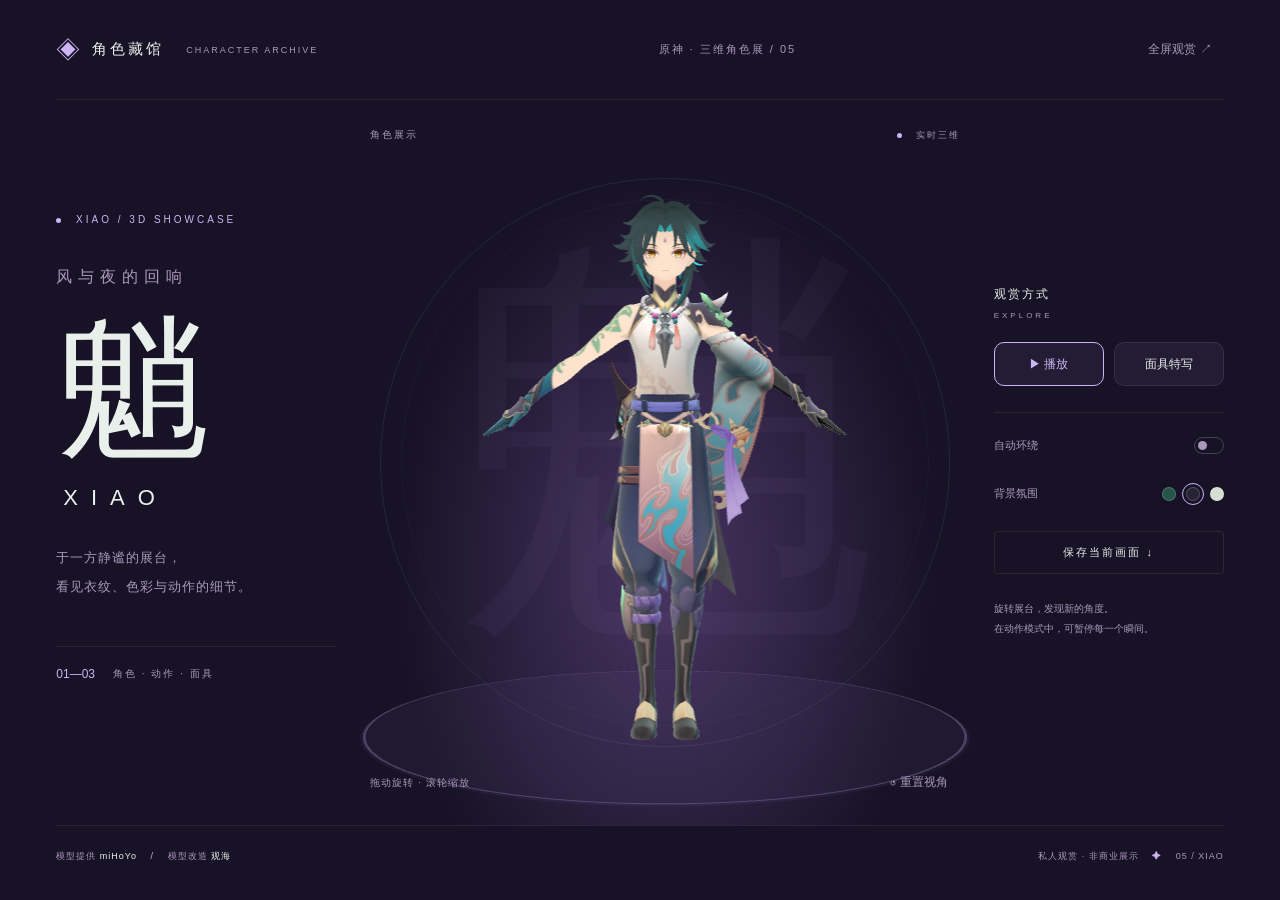
==== show-xiao.html @ 9aec0df0 "Add mobile-first Xiao showcase with lazy-loaded assets" ====
<!doctype html>
<html lang="zh-CN"><head><meta charset="utf-8"><meta name="viewport" content="width=device-width,initial-scale=1,viewport-fit=cover"><meta name="theme-color" content="#171226"><script>if(location.protocol==="file:")location.replace("./魈-离线完整版.html");</script><title>魈 · 风与夜的回响</title><link rel="stylesheet" href="./web/style.css"></head>
<body data-theme="night" data-mode="static"><main><header><a class="brand" href="#">◈ <span>角色藏馆</span><small>CHARACTER ARCHIVE</small></a><span class="edition">原神 · 三维角色展 / 05</span><button id="fullscreen" class="quiet">全屏观赏 ↗</button></header>
<section class="exhibit"><div class="intro"><div class="eyebrow"><i></i> XIAO / 3D SHOWCASE</div><p class="subtitle">风与夜的回响</p><h1>魈<span>XIAO</span></h1><p class="description">于一方静谧的展台，<br>看见衣纹、色彩与动作的细节。</p><div class="chapter"><b>01—03</b><span>角色 · 动作 · 面具</span></div></div>
<div class="stage" id="stage"><div class="halo"></div><span class="watermark" aria-hidden="true">魈</span><canvas id="canvas" aria-label="可旋转和缩放的魈三维模型"></canvas><div id="loading" role="status"><span class="spinner"></span><b>正在唤醒展台</b><span id="progress">载入模型与贴图…</span></div><div class="stage-top"><span id="view-label">角色展示</span><div class="stage-status"><span class="live"><i></i> 实时三维</span><button id="music-toggle" class="music-switch" aria-label="关闭舞蹈音乐" aria-pressed="true" title="原创配乐《风影舞曲·卡点版》" hidden>♪ 音乐开</button></div></div><div class="stage-bottom"><span><span class="desktop-hint">拖动旋转 · 滚轮缩放</span><span class="touch-hint">单指旋转 · 双指缩放</span></span><button id="reset" class="quiet">↺ 重置视角</button></div></div>
<aside><div class="panel-title">观赏方式 <span>EXPLORE</span></div><section class="playbar" id="playbar" aria-label="角色播放与特写"><div class="action-row"><button id="play" aria-label="播放舞蹈">▶ 播放</button><button id="mask" aria-label="面具特写" aria-pressed="false">面具特写</button></div><div class="timeline" id="timeline" hidden><span id="time">00:00</span><input id="seek" type="range" min="0" max="100" value="0" step="0.1" aria-label="舞蹈进度"><span id="duration">00:00</span><select id="speed" aria-label="播放速度"><option value="0.5">0.5 倍速</option><option value="1" selected>1 倍速</option><option value="1.5">1.5 倍速</option></select></div></section><details class="display-options" open><summary>展示设置 <span>背景 · 环绕 · 保存画面</span></summary><div class="settings"><label class="setting">自动环绕<button id="rotate" class="toggle" aria-pressed="false" aria-label="自动环绕"></button></label><label class="setting">背景氛围<span class="swatches"><button data-bg="jade" class="swatch jade" aria-label="青玉背景" aria-pressed="false"></button><button data-bg="night" class="swatch night selected" aria-label="紫色背景" aria-pressed="true"></button><button data-bg="paper" class="swatch paper" aria-label="浅色背景" aria-pressed="false"></button></span></label><button id="capture" class="capture">保存当前画面 ↓</button></div></details><p class="side-note">旋转展台，发现新的角度。<br>在动作模式中，可暂停每一个瞬间。</p></aside></section>

<footer><p>模型提供 <b>miHoYo</b><span> / </span>模型改造 <b>观海</b></p><p>私人观赏 · 非商业展示 <span>✦</span> 05 / XIAO</p></footer></main><audio id="dance-music" src="./web/assets/风影舞曲.wav" preload="none" loop></audio><script type="module" src="./web/app.js"></script></body></html>
---- web/style.css ----
:root{--bg:#0b171b;--panel:#112329;--line:#ffffff15;--text:#e9efeb;--muted:#839b99;--accent:#9ce4ce;--glow:#255f5655}*{box-sizing:border-box}body{margin:0;background:var(--bg);color:var(--text);font-family:"Microsoft YaHei","Segoe UI",sans-serif;transition:background .5s,color .5s}button,a,input,select{-webkit-tap-highlight-color:transparent}button,select{font:inherit;color:inherit}button{cursor:pointer}button:focus-visible,a:focus-visible,select:focus-visible,input:focus-visible{outline:2px solid var(--accent);outline-offset:5px}main{max-width:1700px;margin:auto;padding:0 4.4vw}header{height:100px;display:flex;align-items:center;justify-content:space-between;border-bottom:1px solid var(--line)}.brand{display:flex;align-items:center;gap:12px;color:var(--accent);text-decoration:none;font-size:24px}.brand span{font-size:15px;letter-spacing:3px;color:var(--text)}.brand small{font-size:9px;letter-spacing:2px;margin-left:10px;color:var(--muted)}.edition{font-size:11px;color:var(--muted);letter-spacing:2px}.quiet{background:none;border:0;font-size:12px;color:var(--muted);padding:12px}.quiet:hover{color:var(--accent)}.exhibit{display:grid;grid-template-columns:24% 1fr 230px;min-height:650px;height:calc(100vh - 175px);max-height:1000px;gap:12px;align-items:center}.intro{z-index:1;padding-bottom:30px}.eyebrow{color:var(--accent);font-size:10px;letter-spacing:3px;white-space:nowrap}.eyebrow i,.live i{display:inline-block;background:var(--accent);width:5px;height:5px;border-radius:50%;margin-right:9px}.subtitle{font-size:16px;letter-spacing:6px;margin-top:42px;color:var(--muted)}h1{font-family:"KaiTi","STKaiti",serif;font-weight:400;font-size:clamp(100px,12vw,170px);line-height:1;margin:26px 0 35px}h1 span{display:block;font-family:"Segoe UI",sans-serif;font-size:22px;font-weight:300;letter-spacing:13px;margin:20px 0 0 7px}.description{line-height:2.2;color:var(--muted);font-size:13px;letter-spacing:1px}.chapter{border-top:1px solid var(--line);margin-top:45px;padding-top:20px;display:flex;gap:18px;align-items:center}.chapter b{font-size:12px;color:var(--accent);font-weight:400}.chapter span{font-size:10px;color:var(--muted);letter-spacing:2px}.stage{height:100%;min-width:0;position:relative;overflow:hidden;background:radial-gradient(ellipse at 50% 65%,var(--glow),transparent 60%)}canvas{position:relative;width:100%;height:100%;display:block;z-index:2;touch-action:none}.halo{position:absolute;border:1px solid #9ce4ce18;border-radius:50%;width:90%;aspect-ratio:1;top:50%;left:50%;transform:translate(-50%,-50%)}.halo:before{content:"";position:absolute;inset:20px;border:1px solid #9ce4ce09;border-radius:50%}.watermark{position:absolute;top:48%;left:50%;transform:translate(-50%,-50%);font-family:"KaiTi",serif;font-size:430px;color:var(--accent);opacity:.035}.stage-top,.stage-bottom{position:absolute;left:22px;right:22px;display:flex;justify-content:space-between;align-items:center;z-index:3;color:var(--muted);font-size:10px;letter-spacing:2px}.stage-top{top:28px}.stage-bottom{bottom:22px;letter-spacing:1px}.live{font-size:9px}.panel-title{font-size:12px;letter-spacing:2px;margin-bottom:22px}.panel-title span{font-size:8px;color:var(--muted);display:block;letter-spacing:3px;margin-top:8px}.mode{display:flex;align-items:center;width:100%;background:none;border:1px solid var(--line);text-align:left;padding:19px 15px;margin-bottom:10px;gap:14px;border-radius:3px}.mode.active{background:#9ce4ce0c;border-color:#9ce4ce55}.mode em{font-style:normal;font-size:10px;color:var(--muted)}.mode span{font-size:13px}.mode small{display:block;font-size:9px;color:var(--muted);margin-top:8px;letter-spacing:1px}.mode b{font-size:15px;margin-left:auto;color:var(--accent);font-weight:400}.settings{border-top:1px solid var(--line);margin-top:26px;padding-top:8px}.setting{display:flex;align-items:center;justify-content:space-between;font-size:11px;padding:16px 0;color:var(--muted)}.toggle{width:30px;height:17px;border:1px solid #839b9960;border-radius:20px;background:none;position:relative}.toggle:before{content:"";height:9px;width:9px;background:var(--muted);border-radius:50%;position:absolute;left:3px;top:3px}.toggle[aria-pressed=true]{background:var(--accent)}.toggle[aria-pressed=true]:before{left:16px;background:var(--bg)}.swatches{display:flex;gap:10px}.swatch{width:14px;height:14px;border-radius:50%;border:1px solid #ffffff30}.jade{background:#255448}.night{background:#262335}.paper{background:#d6ded3}.swatch.selected{outline:1px solid var(--accent);outline-offset:3px}.capture{width:100%;background:none;border:1px solid var(--line);font-size:11px;letter-spacing:2px;padding:13px;margin-top:14px;border-radius:3px}.capture:hover{border-color:var(--accent);color:var(--accent)}.side-note{font-size:10px;line-height:2;color:var(--muted);margin:25px 0 0}footer{border-top:1px solid var(--line);display:flex;justify-content:space-between;color:var(--muted);font-size:9px;letter-spacing:1px;padding:15px 0}footer b{font-weight:400;color:var(--text)}footer span{margin:0 10px;color:var(--accent)}#loading{position:absolute;inset:0;display:flex;flex-direction:column;justify-content:center;align-items:center;gap:16px;background:var(--bg);z-index:5;font-size:12px}#loading[hidden],.playbar[hidden]{display:none}.spinner{width:28px;height:28px;border:1px solid var(--line);border-top-color:var(--accent);border-radius:50%;animation:spin 1s linear infinite}@keyframes spin{to{transform:rotate(360deg)}}#progress{font-size:10px;color:var(--muted)}.playbar{display:flex;align-items:center;gap:18px;max-width:640px;margin:-20px auto 22px;position:relative;z-index:6;background:var(--panel);border:1px solid var(--line);padding:14px 20px;border-radius:4px;font-size:10px}.playbar button,.playbar select{background:none;border:1px solid var(--line);border-radius:3px;padding:5px 9px}.playbar select option{color:#152520}.playbar input{flex:1;min-width:0;accent-color:var(--accent)}body[data-theme=night]{--bg:#171226;--panel:#241c34;--glow:#75539988;--accent:#ccb5f4;--muted:#aa98bb}body[data-theme=paper]{--bg:#e4e8e0;--panel:#f1f3ed;--text:#203b34;--muted:#647a70;--line:#203b3420;--accent:#286655;--glow:#9ab4a255}@media(max-width:1000px){main{padding:0 25px}.brand small{display:none}.exhibit{grid-template-columns:170px 1fr 190px;min-height:570px}.mode{padding:16px 10px}.eyebrow{font-size:8px;letter-spacing:1px}.subtitle{font-size:12px;letter-spacing:3px}.description{font-size:11px}.stage-top{left:10px;right:10px}.live{display:none}}
.touch-hint,.display-options>summary{display:none}
@media(max-width:700px), (max-width:950px) and (pointer:coarse){
 main{padding:env(safe-area-inset-top) max(14px,env(safe-area-inset-right)) env(safe-area-inset-bottom) max(14px,env(safe-area-inset-left))}
 header{height:48px}.brand{font-size:20px;gap:8px}.brand span{font-size:12px;letter-spacing:2px}.brand small,.edition{display:none}.quiet{min-height:44px;font-size:11px;padding:10px}
 .exhibit{height:auto;max-height:none;min-height:0;grid-template-columns:minmax(0,1fr);gap:0;align-items:stretch}
 .intro{height:48px;padding:0;display:flex;align-items:center;justify-content:space-between;gap:12px}.eyebrow,.description,.chapter{display:none}
 h1{font-size:33px;margin:0;display:flex;align-items:center;gap:10px;flex-shrink:0}h1 span{font-size:10px;letter-spacing:3px;margin:0}.subtitle{font-size:11px;letter-spacing:3px;margin:0}
 .stage{height:calc(100svh - 244px);min-height:320px;border:1px solid var(--line);border-radius:14px;background:radial-gradient(ellipse at 50% 65%,var(--glow),transparent 75%)}
 body[data-mode=dance] .stage{height:calc(100svh - 308px)}
 .stage-top{top:12px;left:14px;right:14px;font-size:9px}.live{display:block;font-size:8px;letter-spacing:1px}.stage-bottom{bottom:3px;left:14px;right:4px;letter-spacing:0;font-size:9px}
 .watermark{font-size:280px}.halo{width:115%}.desktop-hint{display:none}.touch-hint{display:inline}
 aside{margin:10px 0 0}.panel-title,.side-note{display:none}nav{display:grid;grid-template-columns:repeat(3,minmax(0,1fr));gap:8px}
 .mode{min-height:54px;margin:0;padding:9px 8px;gap:6px;border-radius:10px;justify-content:center}.mode em{font-size:9px}.mode span{font-size:12px;white-space:nowrap}.mode small{font-size:8px;letter-spacing:0;margin-top:5px}.mode b{display:none}
 .display-options{margin-top:6px}.display-options>summary{display:flex;justify-content:space-between;align-items:center;min-height:44px;font-size:11px;color:var(--text);cursor:pointer;list-style:none}.display-options>summary::-webkit-details-marker{display:none}.display-options>summary span{color:var(--muted);font-size:9px}.display-options>summary:after{content:'＋';margin-left:8px;color:var(--accent)}.display-options[open]>summary:after{content:'−'}
 .settings{display:grid;grid-template-columns:1fr;margin:0;padding:8px 12px 12px;border:1px solid var(--line);border-radius:12px;gap:4px}.setting{min-height:48px;padding:0;gap:12px;font-size:12px}.toggle{width:44px;height:44px;border:0;background:none!important}.toggle:after{content:'';position:absolute;inset:12px 0;border-radius:12px;background:var(--line);border:1px solid var(--muted)}.toggle:before{z-index:1;width:12px;height:12px;top:16px;left:5px}.toggle[aria-pressed=true]:after{background:var(--accent);border-color:var(--accent)}.toggle[aria-pressed=true]:before{left:27px}
 .swatches{gap:0}.swatch{width:44px;height:44px;background:none;border:0;position:relative}.swatch:before{content:'';position:absolute;inset:12px;border-radius:50%;border:1px solid var(--muted)}.jade:before{background:#255448}.night:before{background:#262335}.paper:before{background:#d6ded3}.swatch.selected{outline:none}.swatch.selected:before{outline:1px solid var(--accent);outline-offset:4px}
 .capture{width:100%;min-height:44px;margin:6px 0 0;padding:10px;font-size:12px;border-radius:8px}
 .playbar{max-width:none;display:grid;grid-template-columns:54px 1fr 1fr 84px;gap:0 10px;padding:6px 8px;margin:8px 0 0;border-radius:10px;font-size:10px;align-items:center}.playbar button,.playbar select{min-height:44px;padding:4px;font-size:11px}.playbar #play{grid-column:1;grid-row:1/3}.playbar #speed{grid-column:4;grid-row:1/3}.playbar #seek{grid-column:2/4;grid-row:1;height:28px;width:100%;margin:0}.playbar #time{grid-column:2;grid-row:2}.playbar #duration{grid-column:3;grid-row:2;text-align:right}
 footer{margin-top:4px;padding:8px 0;font-size:8px;letter-spacing:0;gap:8px;line-height:1.6}footer p{margin:0}footer p:last-child{text-align:right}footer span{margin:0 3px}
}
@media(max-height:500px) and (orientation:landscape) and (pointer:coarse){
 .intro{display:none}.exhibit{grid-template-columns:minmax(0,1fr) 220px;gap:12px}.stage,body[data-mode=dance] .stage{height:calc(100svh - 90px);min-height:220px}aside{margin:0}nav{grid-template-columns:1fr;gap:5px}.mode{min-height:44px;padding:6px}.mode small{display:none}.display-options>summary span{display:none}
}

/* One compact action row leaves the stage as the focus. */
.playbar{display:block;width:100%;margin:0;padding:0;background:none;border:0;border-radius:0}
.action-row{display:grid;grid-template-columns:1fr 1fr;gap:10px}
.action-row button{min-height:44px;padding:10px 8px;border:1px solid var(--line);border-radius:10px;font-size:12px;white-space:nowrap;background:var(--panel)}
.action-row #play{border-color:var(--accent);color:var(--accent)}
.action-row button:disabled{opacity:.5;cursor:wait}
.action-row #mask[aria-pressed=true]{border-color:var(--accent);color:var(--accent)}
.timeline{display:grid;grid-template-columns:1fr 1fr 70px;gap:2px 8px;align-items:center;margin-top:8px;font-size:9px}
.timeline[hidden]{display:none}
.timeline #seek{grid-row:1;grid-column:1/3;width:100%;height:26px;margin:0}
.timeline #time{grid-row:2;grid-column:1}.timeline #duration{grid-row:2;grid-column:2;text-align:right}
.timeline #speed{grid-column:3;grid-row:1/3;width:100%;min-height:44px;font-size:10px}
@media(max-width:700px), (max-width:950px) and (pointer:coarse){
 .stage{height:calc(100svh - 220px)}body[data-mode=dance] .stage{height:calc(100svh - 272px)}
 .playbar{display:block;margin:0;padding:0}.action-row{gap:10px}.action-row button{min-height:44px;font-size:12px}
 .timeline{margin-top:6px;grid-template-columns:1fr 1fr 78px;font-size:10px}
 .playbar .timeline #seek{grid-column:1/3;grid-row:1}.playbar .timeline #time{grid-column:1;grid-row:2}.playbar .timeline #duration{grid-column:2;grid-row:2}.playbar .timeline #speed{grid-column:3;grid-row:1/3}
}
@media(max-height:500px) and (orientation:landscape) and (pointer:coarse){.stage,body[data-mode=dance] .stage{height:calc(100svh - 90px);min-height:220px}}

.playbar .action-row #play,.playbar .action-row #mask{grid-column:auto;grid-row:auto;min-height:44px}

.stage-status{display:flex;align-items:center;gap:10px}.music-switch{background:var(--panel);border:1px solid var(--line);border-radius:8px;color:var(--accent);font-size:10px;min-height:44px;padding:8px 10px;letter-spacing:0}.music-switch[hidden]{display:none}.music-switch[aria-pressed=false]{color:var(--muted)}
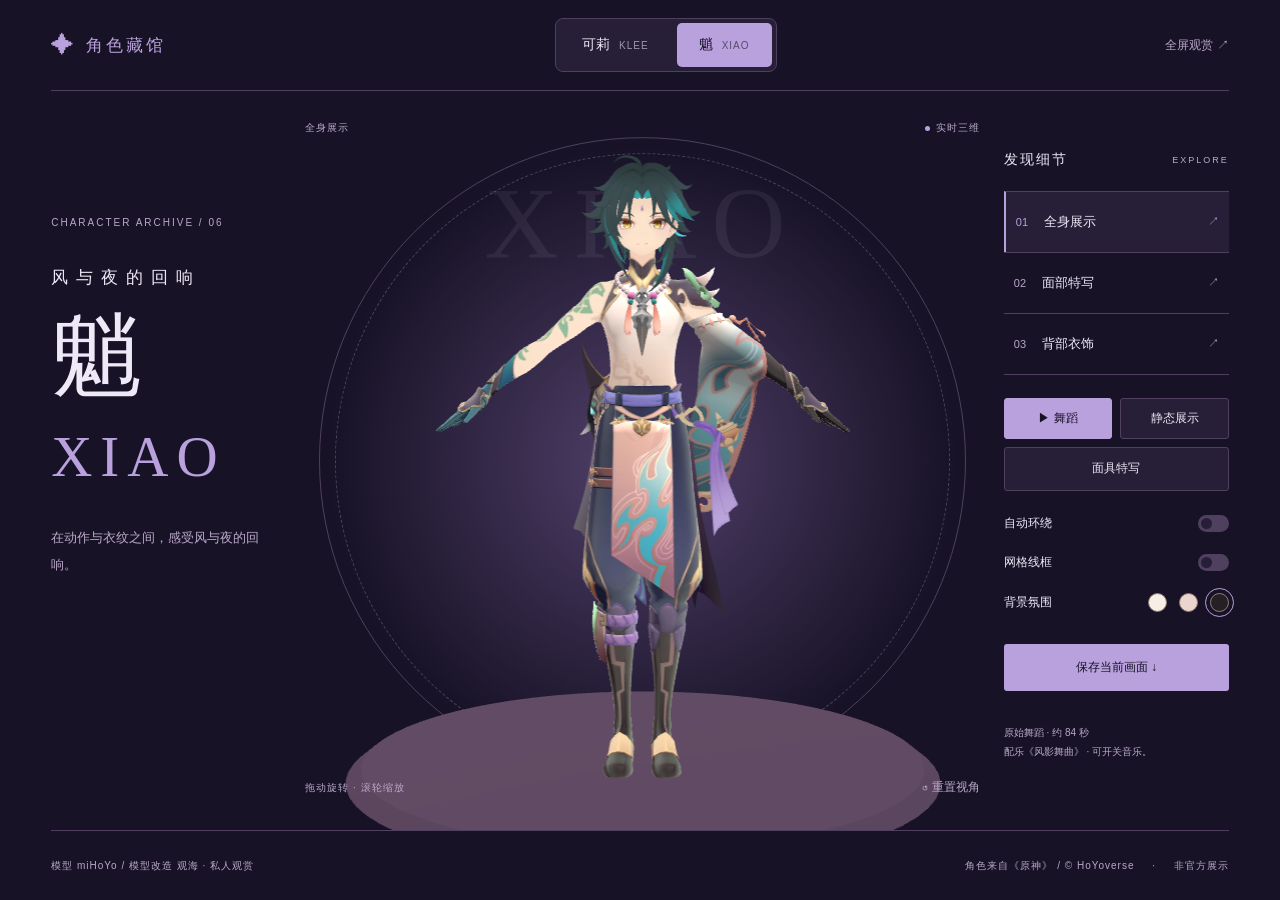
==== commit 3230fcf9: "Merge Klee and Xiao into mobile-friendly character gallery" ====
--- a/show-xiao.html
+++ b/show-xiao.html
@@ -1,8 +1 @@
-<!doctype html>
-<html lang="zh-CN"><head><meta charset="utf-8"><meta name="viewport" content="width=device-width,initial-scale=1,viewport-fit=cover"><meta name="theme-color" content="#171226"><script>if(location.protocol==="file:")location.replace("./魈-离线完整版.html");</script><title>魈 · 风与夜的回响</title><link rel="stylesheet" href="./web/style.css"></head>
-<body data-theme="night" data-mode="static"><main><header><a class="brand" href="#">◈ <span>角色藏馆</span><small>CHARACTER ARCHIVE</small></a><span class="edition">原神 · 三维角色展 / 05</span><button id="fullscreen" class="quiet">全屏观赏 ↗</button></header>
-<section class="exhibit"><div class="intro"><div class="eyebrow"><i></i> XIAO / 3D SHOWCASE</div><p class="subtitle">风与夜的回响</p><h1>魈<span>XIAO</span></h1><p class="description">于一方静谧的展台，<br>看见衣纹、色彩与动作的细节。</p><div class="chapter"><b>01—03</b><span>角色 · 动作 · 面具</span></div></div>
-<div class="stage" id="stage"><div class="halo"></div><span class="watermark" aria-hidden="true">魈</span><canvas id="canvas" aria-label="可旋转和缩放的魈三维模型"></canvas><div id="loading" role="status"><span class="spinner"></span><b>正在唤醒展台</b><span id="progress">载入模型与贴图…</span></div><div class="stage-top"><span id="view-label">角色展示</span><div class="stage-status"><span class="live"><i></i> 实时三维</span><button id="music-toggle" class="music-switch" aria-label="关闭舞蹈音乐" aria-pressed="true" title="原创配乐《风影舞曲·卡点版》" hidden>♪ 音乐开</button></div></div><div class="stage-bottom"><span><span class="desktop-hint">拖动旋转 · 滚轮缩放</span><span class="touch-hint">单指旋转 · 双指缩放</span></span><button id="reset" class="quiet">↺ 重置视角</button></div></div>
-<aside><div class="panel-title">观赏方式 <span>EXPLORE</span></div><section class="playbar" id="playbar" aria-label="角色播放与特写"><div class="action-row"><button id="play" aria-label="播放舞蹈">▶ 播放</button><button id="mask" aria-label="面具特写" aria-pressed="false">面具特写</button></div><div class="timeline" id="timeline" hidden><span id="time">00:00</span><input id="seek" type="range" min="0" max="100" value="0" step="0.1" aria-label="舞蹈进度"><span id="duration">00:00</span><select id="speed" aria-label="播放速度"><option value="0.5">0.5 倍速</option><option value="1" selected>1 倍速</option><option value="1.5">1.5 倍速</option></select></div></section><details class="display-options" open><summary>展示设置 <span>背景 · 环绕 · 保存画面</span></summary><div class="settings"><label class="setting">自动环绕<button id="rotate" class="toggle" aria-pressed="false" aria-label="自动环绕"></button></label><label class="setting">背景氛围<span class="swatches"><button data-bg="jade" class="swatch jade" aria-label="青玉背景" aria-pressed="false"></button><button data-bg="night" class="swatch night selected" aria-label="紫色背景" aria-pressed="true"></button><button data-bg="paper" class="swatch paper" aria-label="浅色背景" aria-pressed="false"></button></span></label><button id="capture" class="capture">保存当前画面 ↓</button></div></details><p class="side-note">旋转展台，发现新的角度。<br>在动作模式中，可暂停每一个瞬间。</p></aside></section>
-
-<footer><p>模型提供 <b>miHoYo</b><span> / </span>模型改造 <b>观海</b></p><p>私人观赏 · 非商业展示 <span>✦</span> 05 / XIAO</p></footer></main><audio id="dance-music" src="./web/assets/风影舞曲.wav" preload="none" loop></audio><script type="module" src="./web/app.js"></script></body></html>
+<!doctype html><html lang="zh-CN"><head><meta charset="utf-8"><meta name="viewport" content="width=device-width,initial-scale=1"><meta http-equiv="refresh" content="0;url=./index.html?character=xiao"><title>角色藏馆 · 魈</title></head><body><a href="./index.html?character=xiao">打开角色藏馆 · 魈</a><script>location.replace("./index.html?character=xiao");</script></body></html>
